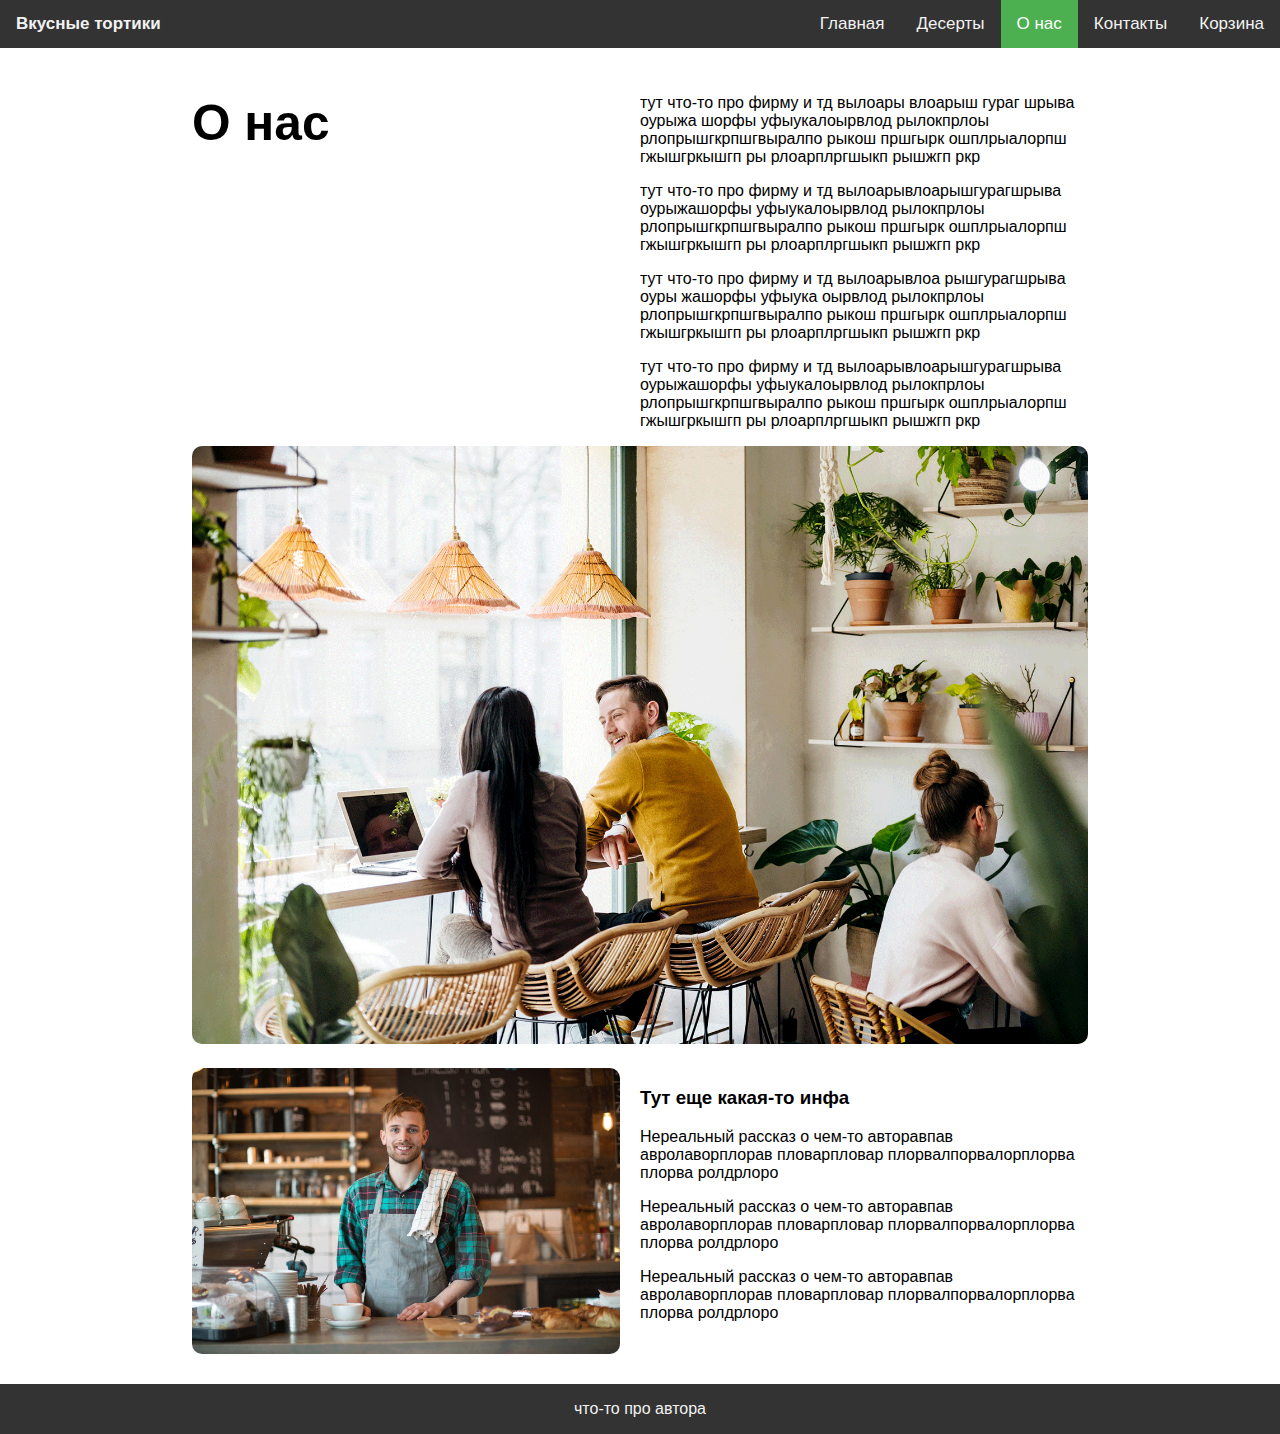
==== about.html @ 0b1f8c0b "ну что-то сделал" ====
<!DOCTYPE html>
<html lang="en">
  <head>
    <meta charset="UTF-8" />

    <link
      rel="apple-touch-icon"
      sizes="180x180"
      href="images/apple-touch-icon.png"
    />
    <link
      rel="icon"
      type="image/png"
      sizes="32x32"
      href="images/favicon-32x32.png"
    />
    <link
      rel="icon"
      type="image/png"
      sizes="16x16"
      href="images/favicon-16x16.png"
    />
    <link rel="manifest" href="images/site.webmanifest" />
    <link rel="stylesheet" href="css\style.css" />
    <meta name="viewport" content="width=device-width, initial-scale=1.0" />
    <title>TortikiOtViti</title>
  </head>
  <body>
    <header>
      <div class="topnav">
        <h1>Вкусные тортики</h1>
        <a href="trash.html">Корзина</a>
        <a href="contact.html">Контакты</a>
        <a class="active" href="about.html">О нас</a>
        <a href="all_products.html">Десерты</a>
        <a href="index.html">Главная</a>
      </div>
    </header>
    <main>
      <div>
        <div class="maincontent">
          <div class="secondcontent2"><h2 class="head-text">О нас</h2></div>
          <div class="secondcontent2">
            <p class="first">
              тут что-то про фирму и тд вылоары влоарыш гураг шрыва оурыжа шорфы
              уфыукалоырвлод рылокпрлоы рлопрышгкрпшгвыралпо рыкош пршгырк
              ошплрыалорпш гжышгркышгп ры рлоарплргшыкп рышжгп ркр
            </p>
            <p>
              тут что-то про фирму и тд вылоарывлоарышгурагшрыва оурыжашорфы
              уфыукалоырвлод рылокпрлоы рлопрышгкрпшгвыралпо рыкош пршгырк
              ошплрыалорпш гжышгркышгп ры рлоарплргшыкп рышжгп ркр
            </p>
            <p>
              тут что-то про фирму и тд вылоарывлоа рышгурагшрыва оуры жашорфы
              уфыука оырвлод рылокпрлоы рлопрышгкрпшгвыралпо рыкош пршгырк
              ошплрыалорпш гжышгркышгп ры рлоарплргшыкп рышжгп ркр
            </p>
            <p>
              тут что-то про фирму и тд вылоарывлоарышгурагшрыва оурыжашорфы
              уфыукалоырвлод рылокпрлоы рлопрышгкрпшгвыралпо рыкош пршгырк
              ошплрыалорпш гжышгркышгп ры рлоарплргшыкп рышжгп ркр
            </p>
          </div>
          <div>
            <img class="fit-picture-long" src="images/about_long.png" alt="" />
          </div>
          <div class="secondcontent2">
            <img class="fit-picture" src="images/about_short.png" alt="" />
          </div>
          <div class="secondcontent2">
            <h3>Тут еще какая-то инфа</h3>
            <p>
              Нереальный рассказ о чем-то авторавпав авролаворплорав
              пловарпловар плорвалпорвалорплорва плорва ролдрлоро
            </p>
            <p>
              Нереальный рассказ о чем-то авторавпав авролаворплорав
              пловарпловар плорвалпорвалорплорва плорва ролдрлоро
            </p>
            <p>
              Нереальный рассказ о чем-то авторавпав авролаворплорав
              пловарпловар плорвалпорвалорплорва плорва ролдрлоро
            </p>
          </div>
        </div>
      </div>
    </main>

    <footer>
      <p>что-то про автора</p>
    </footer>
  </body>
</html>
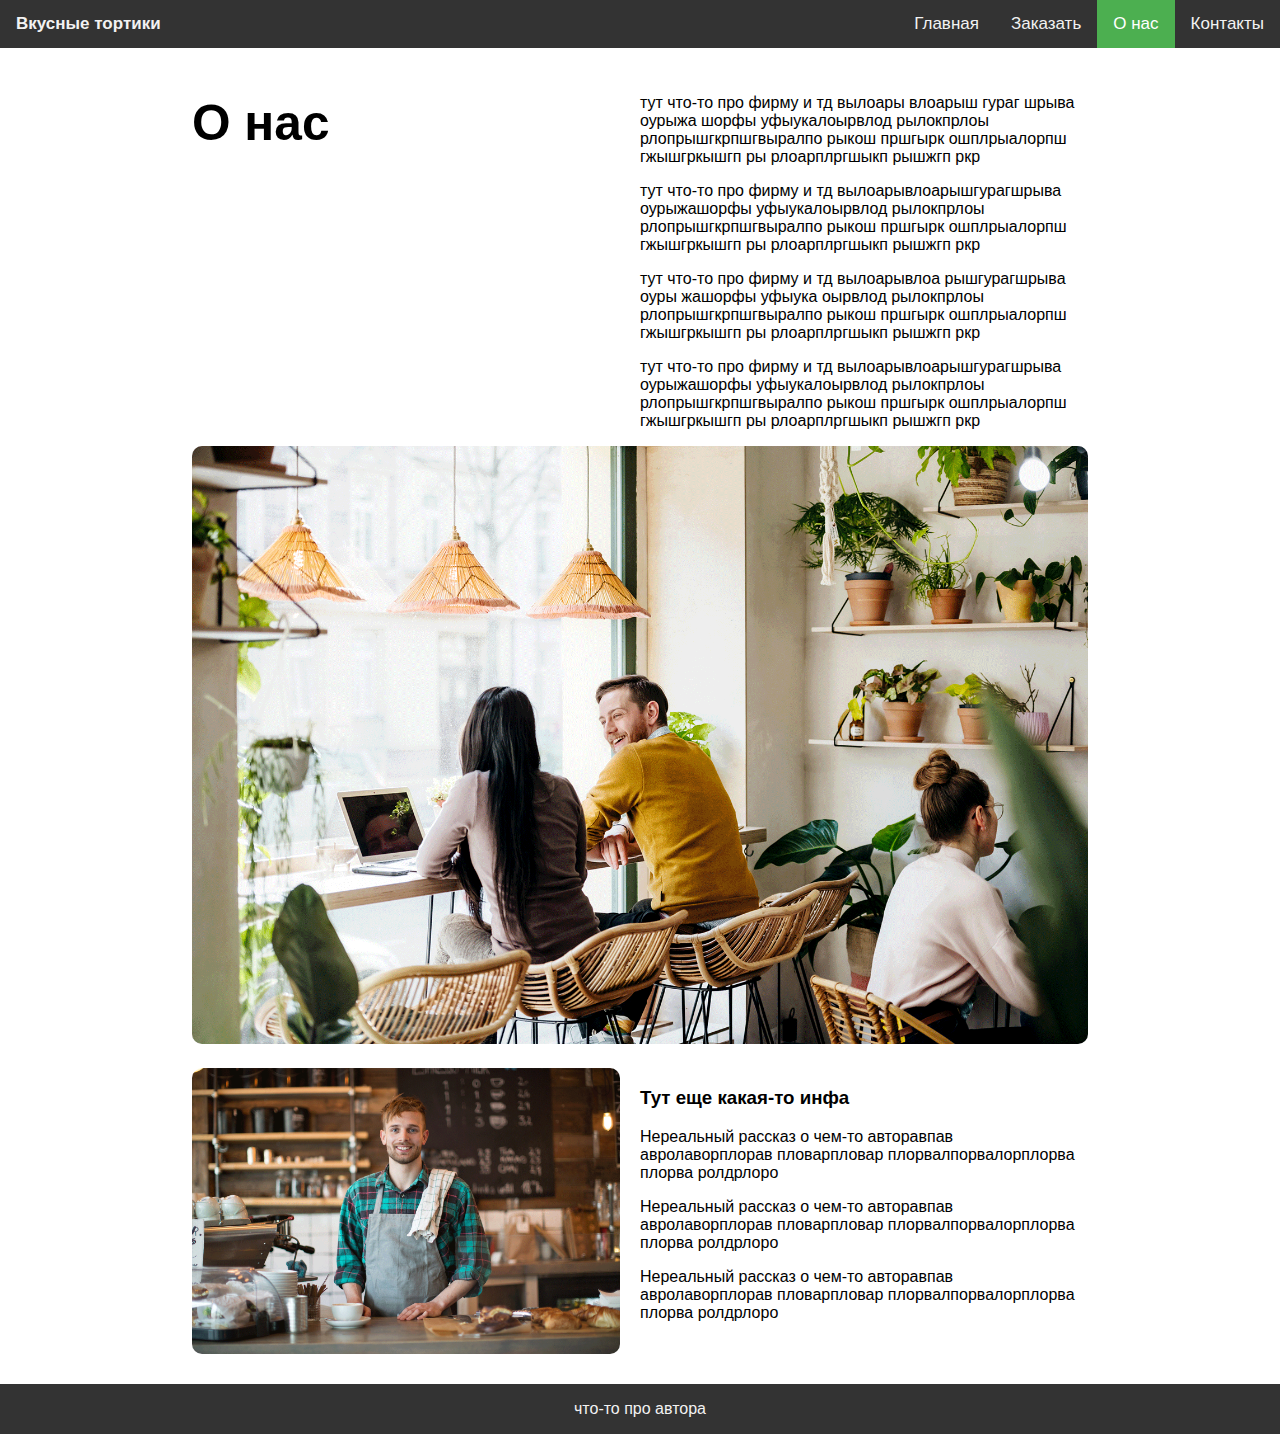
==== commit 14fc016f: "add js" ====
--- a/about.html
+++ b/about.html
@@ -29,10 +29,9 @@
     <header>
       <div class="topnav">
         <h1>Вкусные тортики</h1>
-        <a href="trash.html">Корзина</a>
         <a href="contact.html">Контакты</a>
         <a class="active" href="about.html">О нас</a>
-        <a href="all_products.html">Десерты</a>
+        <a href="all_products.html">Заказать</a>
         <a href="index.html">Главная</a>
       </div>
     </header>
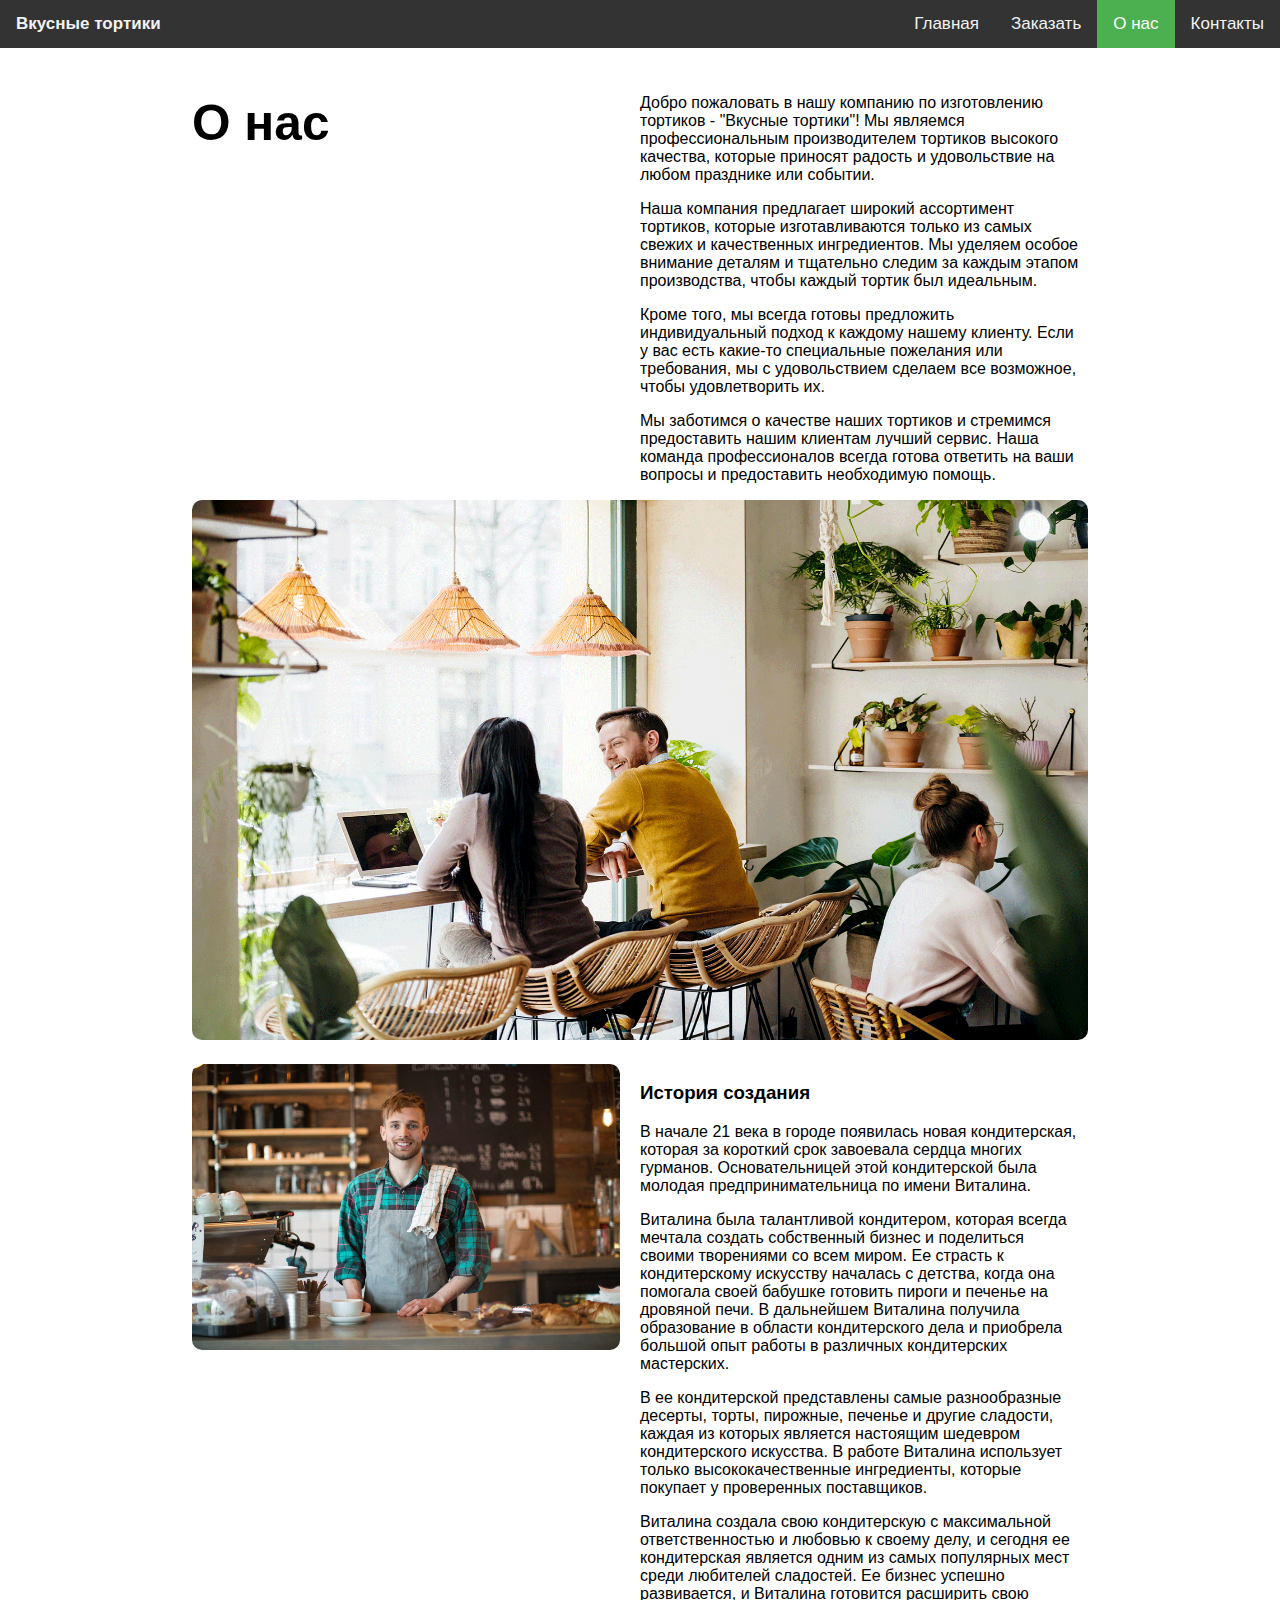
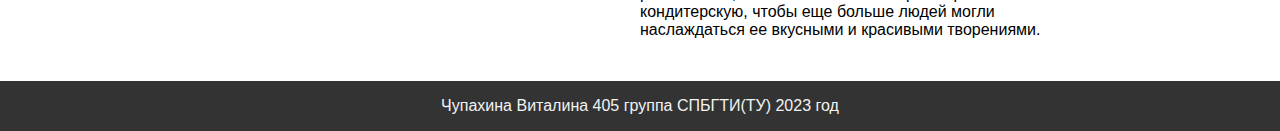
==== commit 78a77080: "added server" ====
--- a/about.html
+++ b/about.html
@@ -41,24 +41,28 @@
           <div class="secondcontent2"><h2 class="head-text">О нас</h2></div>
           <div class="secondcontent2">
             <p class="first">
-              тут что-то про фирму и тд вылоары влоарыш гураг шрыва оурыжа шорфы
-              уфыукалоырвлод рылокпрлоы рлопрышгкрпшгвыралпо рыкош пршгырк
-              ошплрыалорпш гжышгркышгп ры рлоарплргшыкп рышжгп ркр
+              Добро пожаловать в нашу компанию по изготовлению тортиков -
+              "Вкусные тортики"! Мы являемся профессиональным производителем
+              тортиков высокого качества, которые приносят радость и
+              удовольствие на любом празднике или событии.
             </p>
             <p>
-              тут что-то про фирму и тд вылоарывлоарышгурагшрыва оурыжашорфы
-              уфыукалоырвлод рылокпрлоы рлопрышгкрпшгвыралпо рыкош пршгырк
-              ошплрыалорпш гжышгркышгп ры рлоарплргшыкп рышжгп ркр
+              Наша компания предлагает широкий ассортимент тортиков, которые
+              изготавливаются только из самых свежих и качественных
+              ингредиентов. Мы уделяем особое внимание деталям и тщательно
+              следим за каждым этапом производства, чтобы каждый тортик был
+              идеальным.
             </p>
             <p>
-              тут что-то про фирму и тд вылоарывлоа рышгурагшрыва оуры жашорфы
-              уфыука оырвлод рылокпрлоы рлопрышгкрпшгвыралпо рыкош пршгырк
-              ошплрыалорпш гжышгркышгп ры рлоарплргшыкп рышжгп ркр
+              Кроме того, мы всегда готовы предложить индивидуальный подход к
+              каждому нашему клиенту. Если у вас есть какие-то специальные
+              пожелания или требования, мы с удовольствием сделаем все
+              возможное, чтобы удовлетворить их.
             </p>
             <p>
-              тут что-то про фирму и тд вылоарывлоарышгурагшрыва оурыжашорфы
-              уфыукалоырвлод рылокпрлоы рлопрышгкрпшгвыралпо рыкош пршгырк
-              ошплрыалорпш гжышгркышгп ры рлоарплргшыкп рышжгп ркр
+              Мы заботимся о качестве наших тортиков и стремимся предоставить
+              нашим клиентам лучший сервис. Наша команда профессионалов всегда
+              готова ответить на ваши вопросы и предоставить необходимую помощь.
             </p>
           </div>
           <div>
@@ -68,18 +72,36 @@
             <img class="fit-picture" src="images/about_short.png" alt="" />
           </div>
           <div class="secondcontent2">
-            <h3>Тут еще какая-то инфа</h3>
+            <h3>История создания</h3>
             <p>
-              Нереальный рассказ о чем-то авторавпав авролаворплорав
-              пловарпловар плорвалпорвалорплорва плорва ролдрлоро
+              В начале 21 века в городе появилась новая кондитерская, которая за
+              короткий срок завоевала сердца многих гурманов. Основательницей
+              этой кондитерской была молодая предпринимательница по имени
+              Виталина.
             </p>
             <p>
-              Нереальный рассказ о чем-то авторавпав авролаворплорав
-              пловарпловар плорвалпорвалорплорва плорва ролдрлоро
+              Виталина была талантливой кондитером, которая всегда мечтала
+              создать собственный бизнес и поделиться своими творениями со всем
+              миром. Ее страсть к кондитерскому искусству началась с детства,
+              когда она помогала своей бабушке готовить пироги и печенье на
+              дровяной печи. В дальнейшем Виталина получила образование в
+              области кондитерского дела и приобрела большой опыт работы в
+              различных кондитерских мастерских.
             </p>
             <p>
-              Нереальный рассказ о чем-то авторавпав авролаворплорав
-              пловарпловар плорвалпорвалорплорва плорва ролдрлоро
+              В ее кондитерской представлены самые разнообразные десерты, торты,
+              пирожные, печенье и другие сладости, каждая из которых является
+              настоящим шедевром кондитерского искусства. В работе Виталина
+              использует только высококачественные ингредиенты, которые покупает
+              у проверенных поставщиков.
+            </p>
+            <p>
+              Виталина создала свою кондитерскую с максимальной ответственностью
+              и любовью к своему делу, и сегодня ее кондитерская является одним
+              из самых популярных мест среди любителей сладостей. Ее бизнес
+              успешно развивается, и Виталина готовится расширить свою
+              кондитерскую, чтобы еще больше людей могли наслаждаться ее
+              вкусными и красивыми творениями.
             </p>
           </div>
         </div>
@@ -87,7 +109,7 @@
     </main>
 
     <footer>
-      <p>что-то про автора</p>
+      <p>Чупахина Виталина 405 группа СПБГТИ(ТУ) 2023 год</p>
     </footer>
   </body>
 </html>
